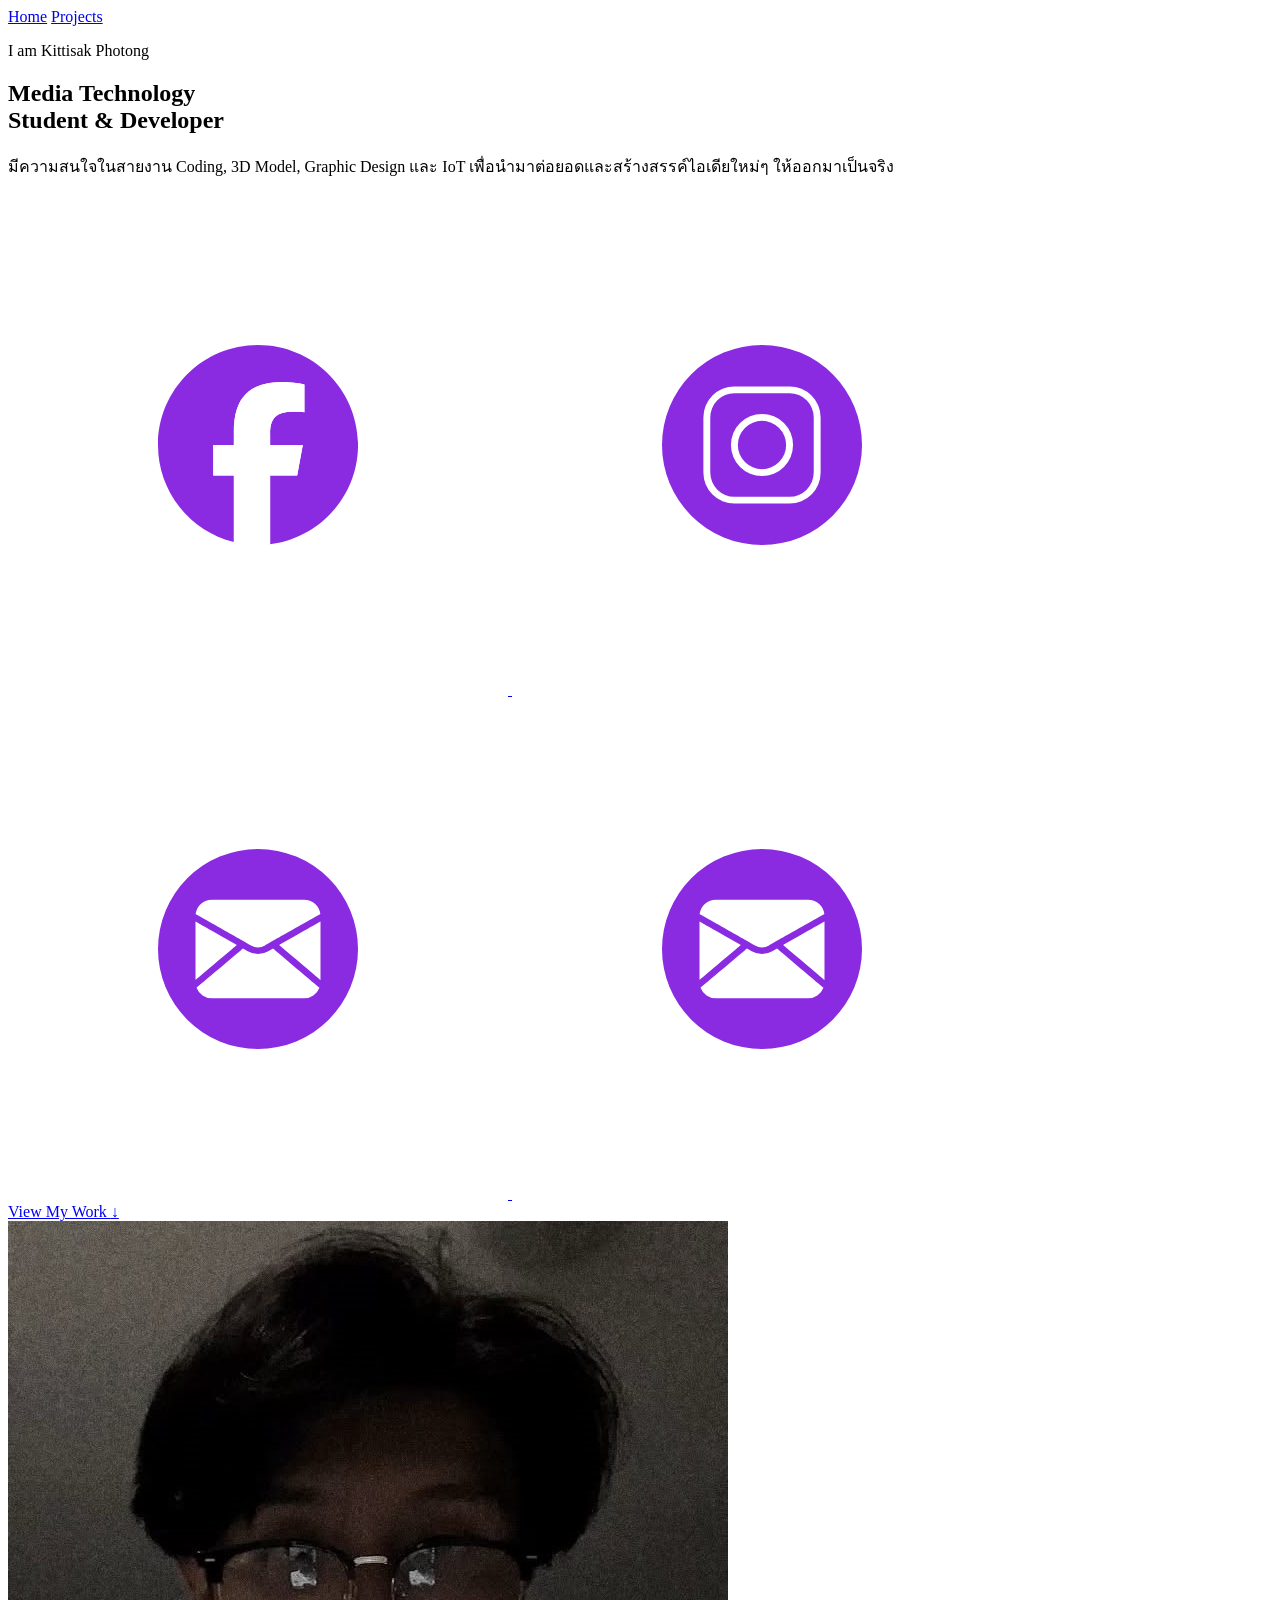
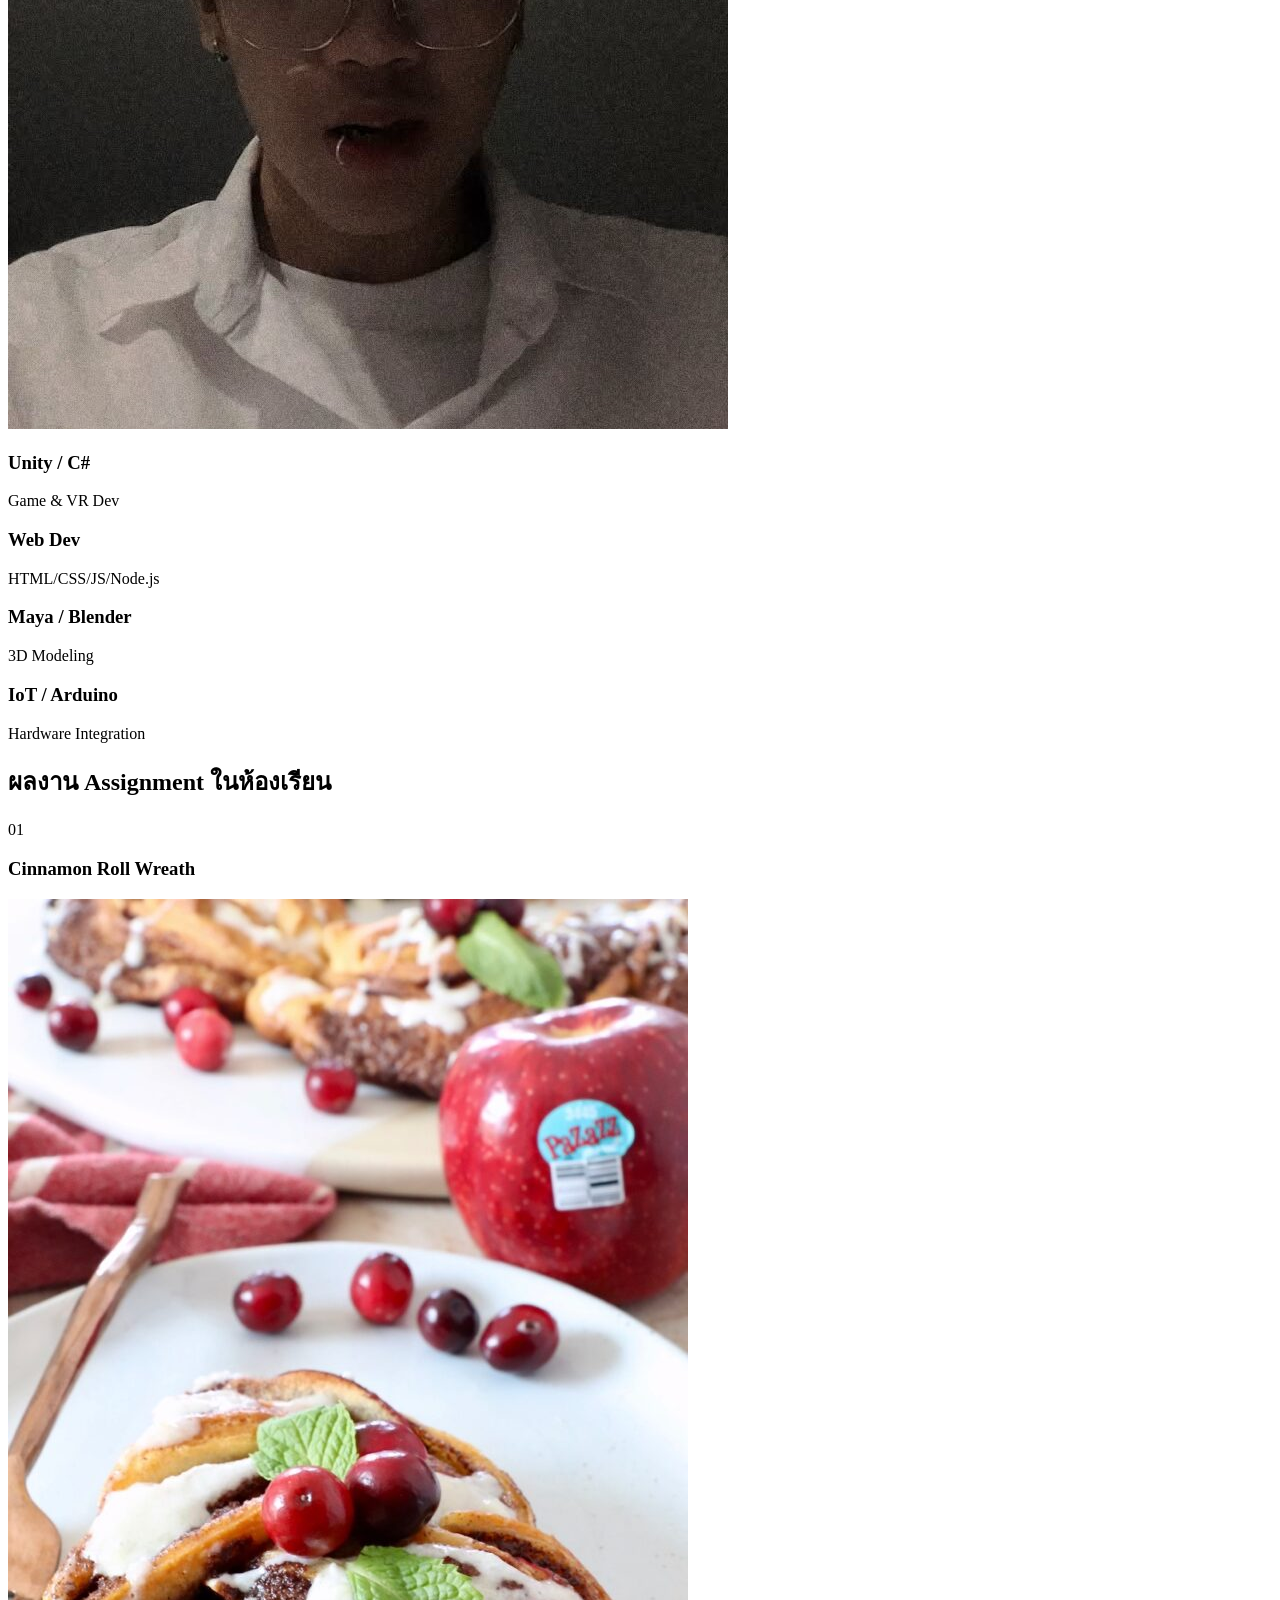
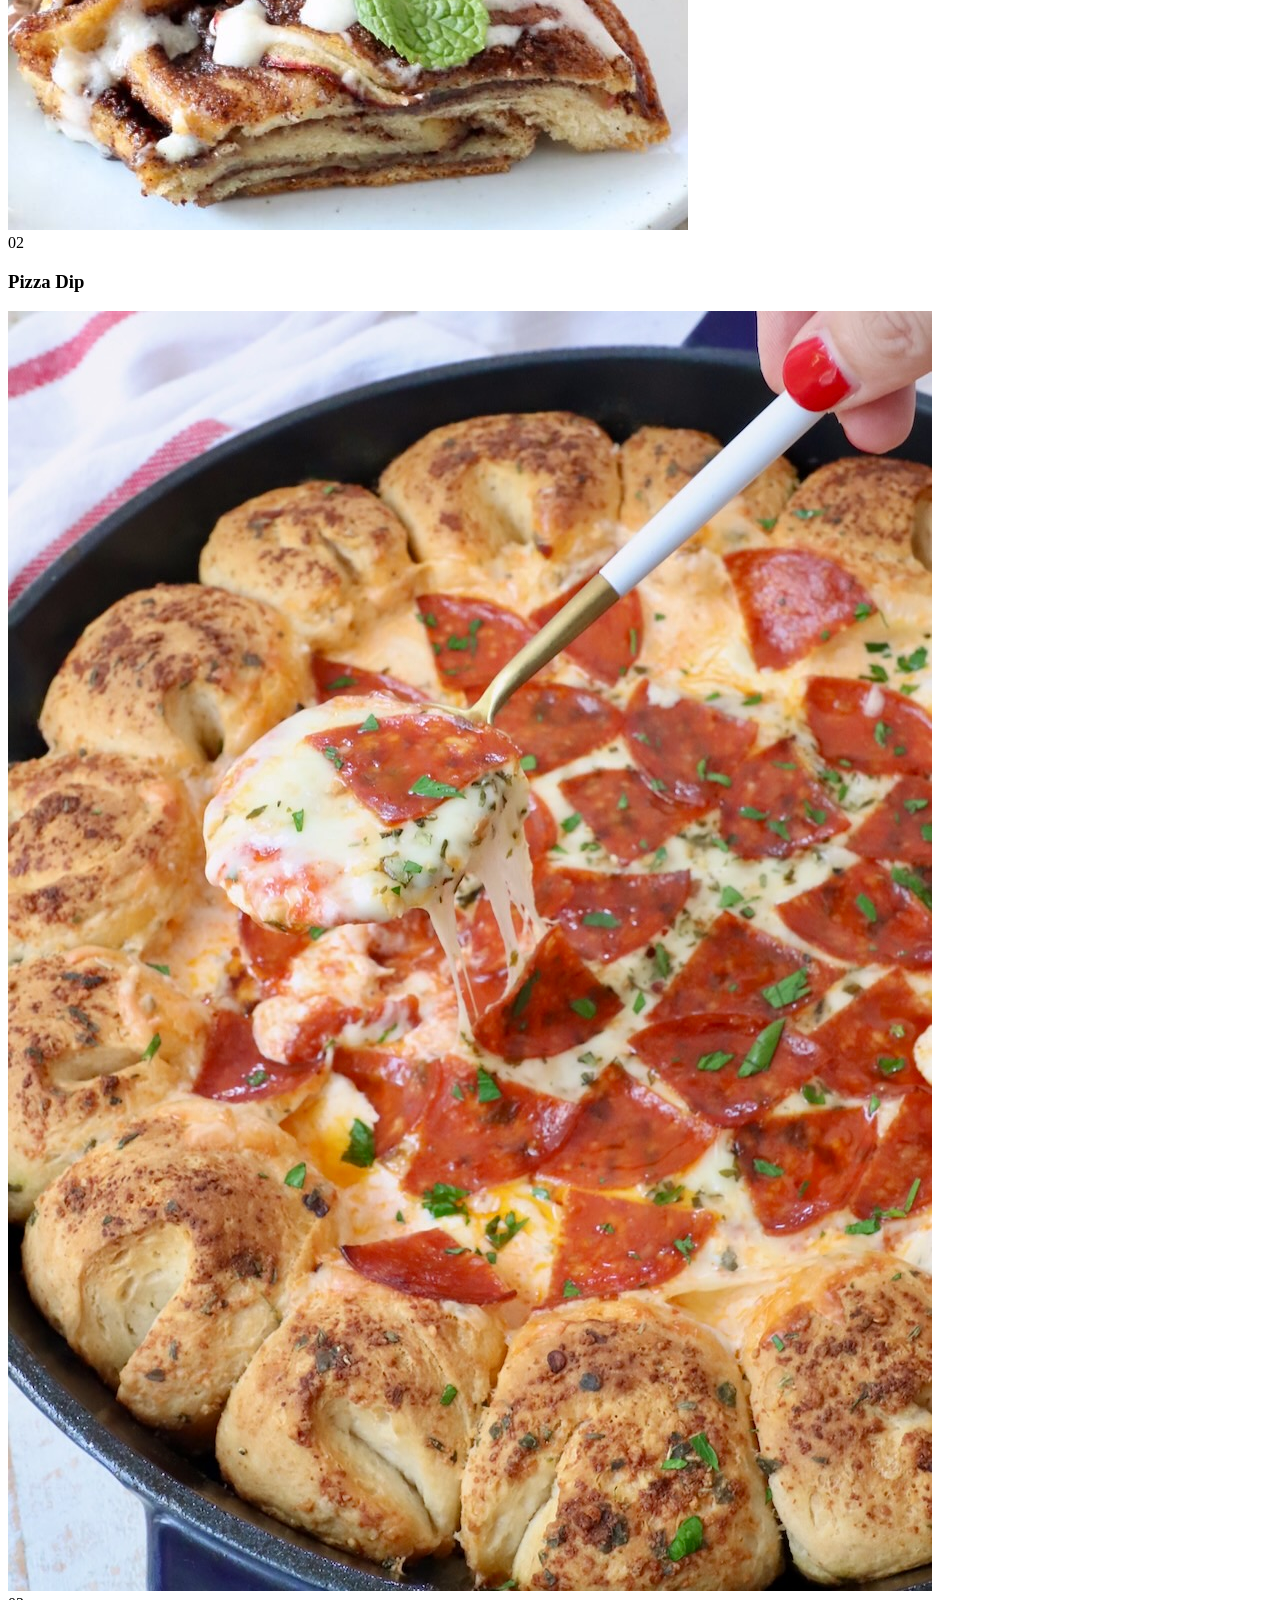
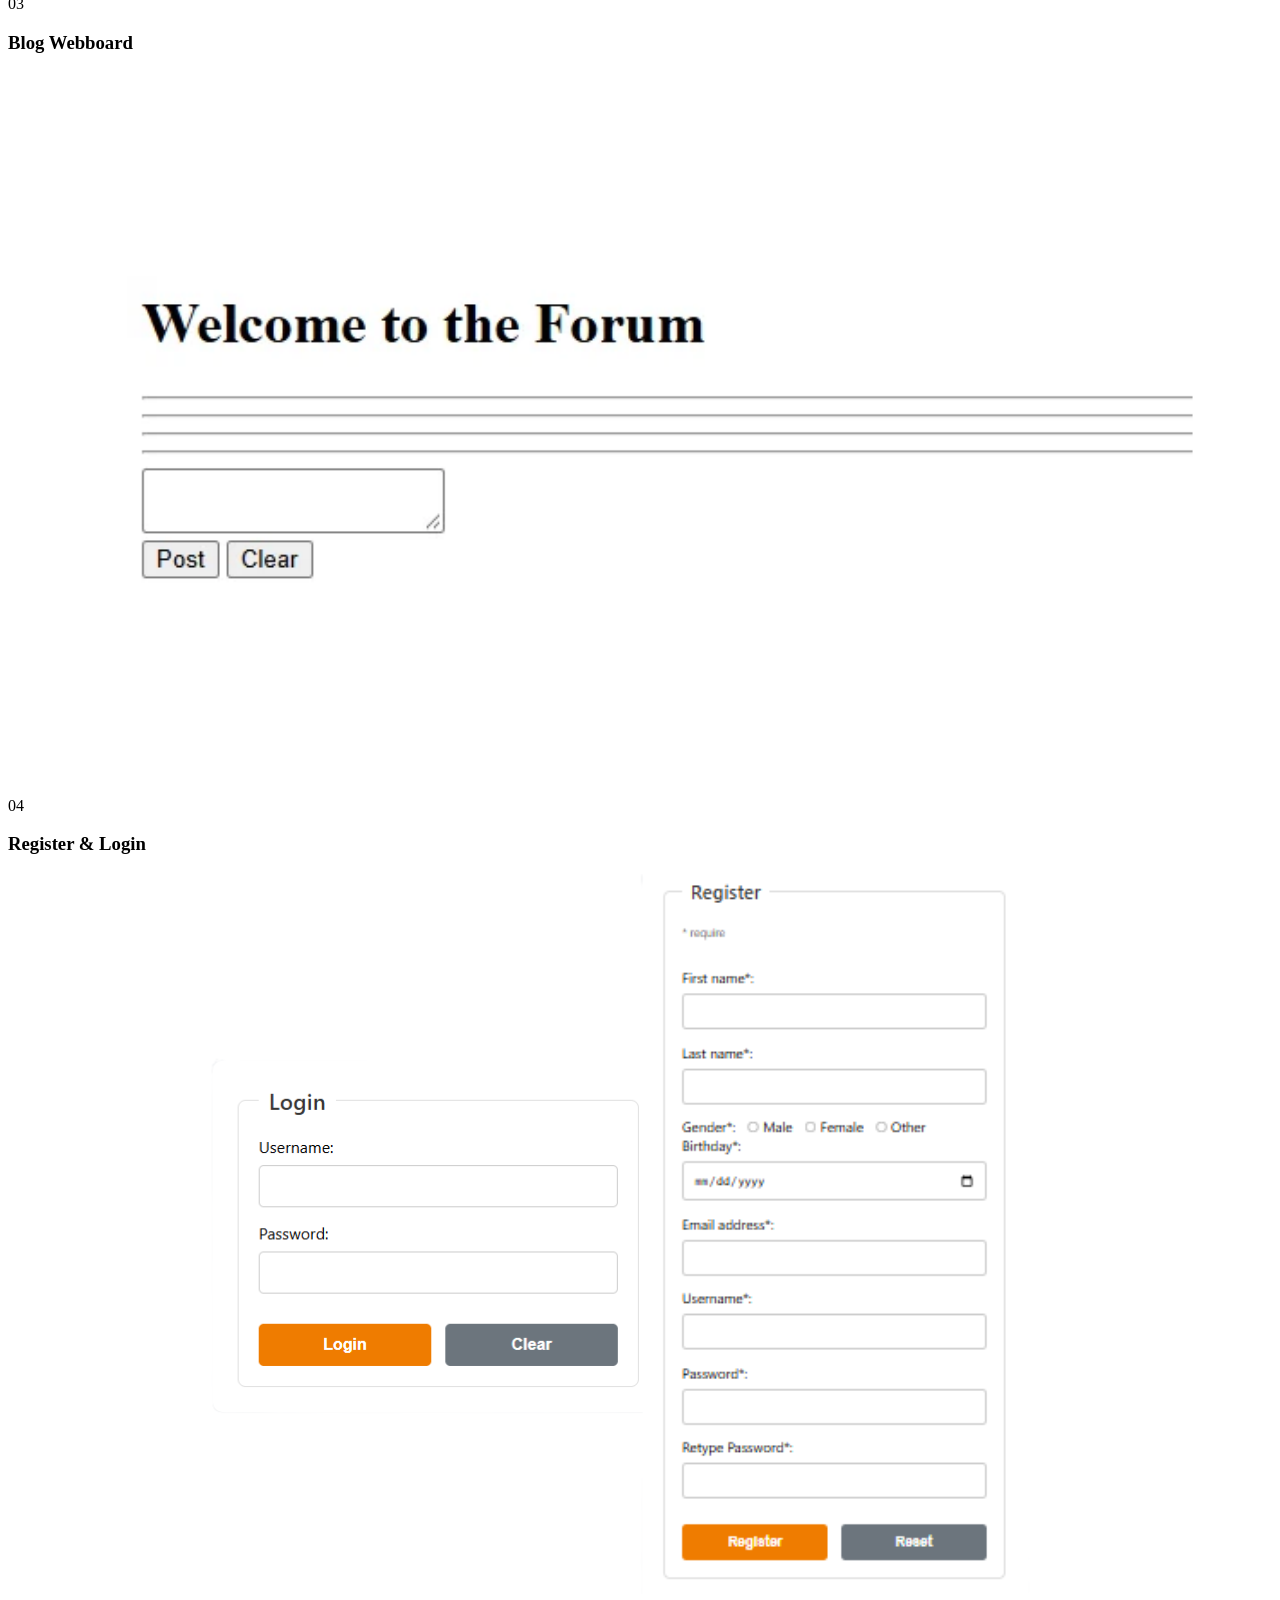
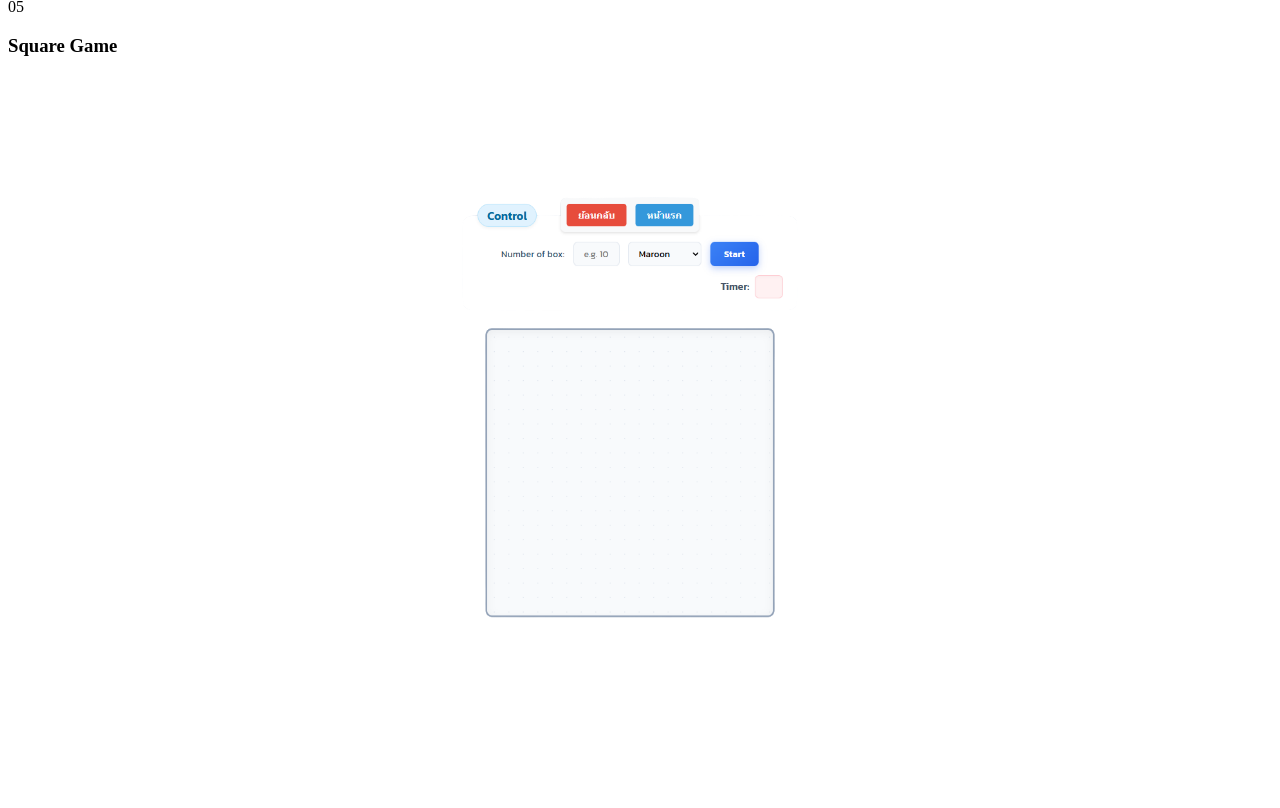
==== index.html @ 1af7ebc6 "Initial portfolio" ====
<!DOCTYPE html>
<html lang="th">

<head>
    <meta charset="UTF-8">
    <meta name="viewport" content="width=device-width, initial-scale=1.0">
    <title>My Portfolio</title>
    <link rel="preconnect" href="https://fonts.googleapis.com">
    <link rel="preconnect" href="https://fonts.gstatic.com" crossorigin>
    <link
        href="https://fonts.googleapis.com/css2?family=Poppins:wght@300;400;500;600;700&family=Kanit:wght@300;400;500;600&display=swap"
        rel="stylesheet">

    <link rel="stylesheet" href="Main.CSS">
    <link rel="stylesheet" href="button.css">
</head>

<body>
    <div class="a4-container modern-purple">


        <nav class="top-nav">
            <a href="index.HTML" class="active">Home</a>
            <a href="project.HTML">Projects</a>
        </nav>


        <section class="hero-section">
            <div class="hero-content">
                <p class="greeting">I am Kittisak Photong</p>
                <h1>Media Technology <br><span>Student & Developer</span></h1>
                <p class="description">
                    มีความสนใจในสายงาน Coding, 3D Model, Graphic Design และ IoT เพื่อนำมาต่อยอดและสร้างสรรค์ไอเดียใหม่ๆ
                    ให้ออกมาเป็นจริง
                </p>

                <div class="social-icons">
                    <a href="https://www.facebook.com/kittisak.potong.9?locale=th_TH" target="_blank" title="Facebook">
                        <img src="Logo\2.png" alt="Facebook">
                    </a>
                    <a href="https://www.instagram.com/aiswa_view/" target="_blank" title="Instagram">
                        <img src="Logo\3.png" alt="Instagram">
                    </a>
                    <a href="mailto:kittisak.poto@kmutt.ac.th" title="Email 1">
                        <img src="Logo\1.png" alt="Email 1">
                    </a>
                    <a href="mailto:kittisak.poto@mail.kmutt.ac.th" title="Email 2">
                        <img src="Logo\1.png" alt="Email 2">
                    </a>
                </div>

                <a href="#assignments" class="btn-primary">View My Work <span>↓</span></a>
            </div>

            <div class="hero-image">
                <div class="image-wrapper">
                    <img src="pic/IMG_1868.jpg" alt="กิตติศักดิ์ โพธิ์ทอง">
                </div>
            </div>
        </section>

        <section class="stats-section">
            <div class="stat-box">
                <h3>Unity / C#</h3>
                <p>Game & VR Dev</p>
            </div>
            <div class="stat-box">
                <h3>Web Dev</h3>
                <p>HTML/CSS/JS/Node.js</p>
            </div>
            <div class="stat-box">
                <h3>Maya / Blender</h3>
                <p>3D Modeling</p>
            </div>
            <div class="stat-box">
                <h3>IoT / Arduino</h3>
                <p>Hardware Integration</p>
            </div>
        </section>


        <section id="assignments" class="services-section">
            <div class="services-header">
                <h2>ผลงาน Assignment ในห้องเรียน</h2>
            </div>

            <div class="services-grid">

                <div class="service-card highlight-card">
                    <div class="card-number">01</div>
                    <h3>Cinnamon Roll Wreath</h3>

                    <a href="Assignment/assignment-3/recipe.html" class="img-link">
                        <div class="card-img-container">
                            <img src="Assignment/assignment-3/pic/cinnamon-3.jpeg" alt="Cinnamon Roll">
                        </div>
                    </a>
                </div>

                <div class="service-card">
                    <div class="card-number">02</div>
                    <h3>Pizza Dip</h3>
                    <a href="Assignment/assignment4/assignment4/recipe.html" class="img-link">
                        <div class="card-img-container">
                            <img src="Assignment/assignment4/assignment4/pic/pizza-dip-9.jpeg" alt="Pizza Dip">
                        </div>
                    </a>
                </div>

                <div class="service-card">
                    <div class="card-number">03</div>
                    <h3>Blog Webboard</h3>
                    <a href="Assignment/assignment5/assignment5/index.html" class="img-link">
                        <div class="card-img-container">
                            <img src="Assignment/assignment5/assignment5/3.png" alt="Blog">
                        </div>
                    </a>
                </div>

                <div class="service-card">
                    <div class="card-number">04</div>
                    <h3>Register & Login</h3>
                    <a href="Assignment/assignment-6/assignment-6/register.html" class="img-link">
                        <div class="card-img-container">
                            <img src="Assignment/assignment-6/assignment-6/1.png" alt="Register">
                        </div>
                    </a>
                </div>

                <div class="service-card">
                    <div class="card-number">05</div>
                    <h3>Square Game</h3>
                    <a href="Assignment/assignment7/assignment7/index.html" class="img-link">
                        <div class="card-img-container">
                            <img src="Assignment/assignment7/assignment7/2.png" alt="Square Game">
                        </div>
                    </a>
                </div>
            </div>
        </section>
---- button.css ----
.navigation-buttons {
    position: absolute;
    top: 20px;
    left: 50%;
    transform: translateX(-50%);
    z-index: 1000;

    display: flex;
    justify-content: center;
    gap: 15px;
    padding: 10px;
    background-color: transparent;

}


.nav-btn {
    padding: 12px 25px;
    font-size: 16px;
    cursor: pointer;
    border: none;
    border-radius: 50px;
    color: white;
    font-weight: bold;
    transition: background-color 0.3s ease, transform 0.2s ease, box-shadow 0.2s ease;

    box-shadow: 0 4px 15px rgba(138, 43, 226, 0.4);
}


.nav-btn:hover {
    transform: translateY(-2px);
    box-shadow: 0 6px 20px rgba(138, 43, 226, 0.6);
}


.btn-back {
    background-color: #8a2be2;
}

.btn-back:hover {
    background-color: #7b26c9;
}

.btn-home {
    background-color: #8a2be2;
}

.btn-home:hover {
    background-color: #7b26c9;
}

.btn-next {
    background-color: #8a2be2;
}

.btn-next:hover {
    background-color: #7b26c9;
}
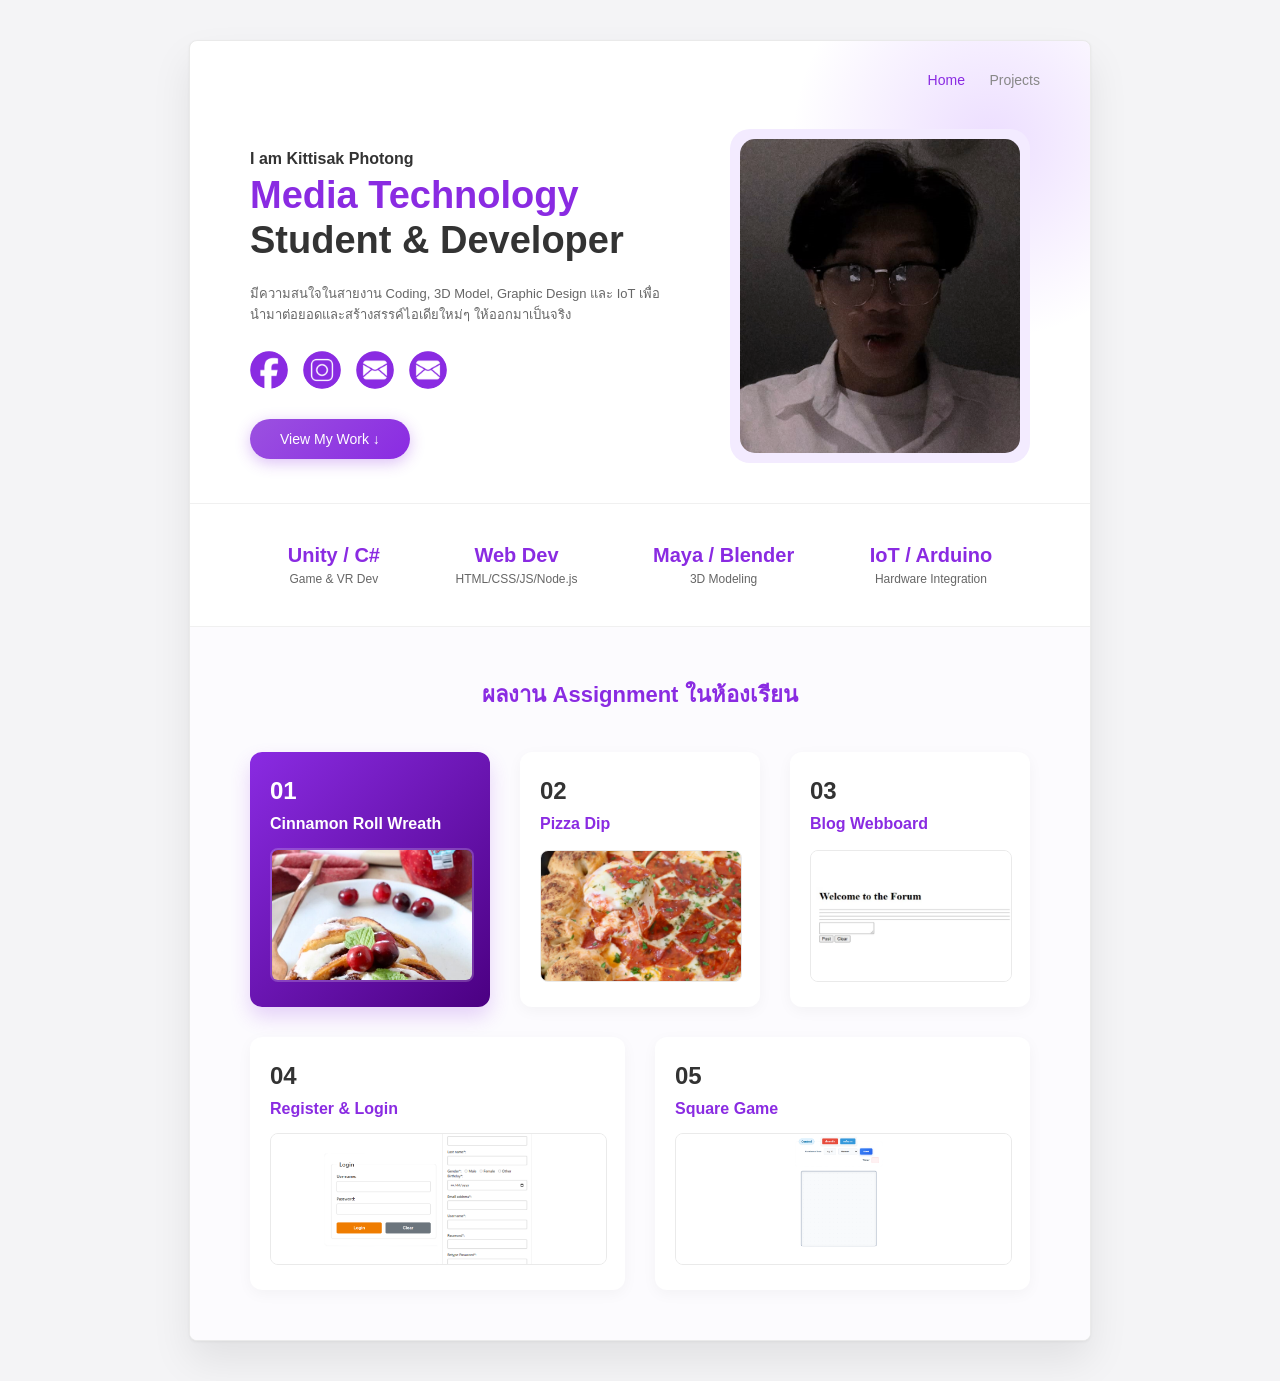
==== commit fabb558d: "Fix CSS paths" ====
--- a/index.html
+++ b/index.html
@@ -11,7 +11,7 @@
         href="https://fonts.googleapis.com/css2?family=Poppins:wght@300;400;500;600;700&family=Kanit:wght@300;400;500;600&display=swap"
         rel="stylesheet">
 
-    <link rel="stylesheet" href="Main.CSS">
+    <link rel="stylesheet" href="Main.css">
     <link rel="stylesheet" href="button.css">
 </head>
 
--- a/Main.css
+++ b/Main.css
@@ -0,0 +1,496 @@
+body {
+    font-family: 'Poppins', 'Kanit', sans-serif;
+    background-color: #f4f4f6;
+    margin: 0;
+    padding: 40px 0;
+    display: flex;
+    justify-content: center;
+    align-items: flex-start;
+    min-height: 100vh;
+}
+
+.a4-container.modern-purple {
+    background-color: #ffffff;
+    width: 100%;
+    max-width: 900px;
+    min-height: 1200px;
+
+    border: 1px solid #eaeaea;
+    box-shadow: 0 20px 40px rgba(0, 0, 0, 0.08), 0 1px 3px rgba(0, 0, 0, 0.05);
+
+    border-radius: 8px;
+    position: relative;
+    overflow: hidden;
+}
+
+.a4-container.modern-purple::before {
+    content: '';
+    position: absolute;
+    top: -100px;
+    right: -100px;
+    width: 400px;
+    height: 400px;
+    background: radial-gradient(circle, rgba(162, 90, 255, 0.2) 0%, rgba(255, 255, 255, 0) 70%);
+    z-index: 0;
+    pointer-events: none;
+}
+
+.top-nav {
+    position: relative;
+    z-index: 10;
+    padding: 30px 50px 0;
+    text-align: right;
+}
+
+.top-nav a {
+    text-decoration: none;
+    color: #888;
+    margin-left: 20px;
+    font-size: 14px;
+    font-weight: 500;
+}
+
+.top-nav a.active,
+.top-nav a:hover {
+    color: #8a2be2;
+}
+
+.hero-section {
+    display: flex;
+    justify-content: space-between;
+    align-items: center;
+    padding: 40px 60px;
+    position: relative;
+    z-index: 10;
+}
+
+.hero-content {
+    flex: 1;
+    padding-right: 40px;
+}
+
+.greeting {
+    font-size: 16px;
+    font-weight: 600;
+    color: #333;
+    margin-bottom: 5px;
+}
+
+.hero-content h1 {
+    font-size: 38px;
+    line-height: 1.2;
+    color: #8a2be2;
+    margin: 0 0 20px 0;
+}
+
+.hero-content h1 span {
+    color: #333;
+}
+
+.description {
+    font-size: 13px;
+    color: #666;
+    line-height: 1.6;
+    margin-bottom: 25px;
+}
+
+.social-icons {
+    display: flex;
+    gap: 15px;
+    margin-bottom: 30px;
+}
+
+.social-icons a {
+    display: flex;
+    justify-content: center;
+    align-items: center;
+    width: 38px;
+    height: 38px;
+    border-radius: 50%;
+    overflow: hidden;
+    text-decoration: none;
+    transition: transform 0.3s ease, box-shadow 0.3s ease;
+}
+
+.social-icons a:hover {
+    transform: translateY(-3px);
+    box-shadow: 0 5px 15px rgba(138, 43, 226, 0.3);
+}
+
+.social-icons a img {
+    width: 100%;
+    height: 100%;
+    object-fit: cover;
+    transform: scale(2.5);
+}
+
+.btn-primary {
+    display: inline-block;
+    background: linear-gradient(135deg, #9b51e0, #8a2be2);
+    color: white;
+    padding: 12px 30px;
+    border-radius: 30px;
+    text-decoration: none;
+    font-size: 14px;
+    font-weight: 500;
+    transition: transform 0.2s, box-shadow 0.2s;
+    box-shadow: 0 4px 15px rgba(138, 43, 226, 0.3);
+}
+
+.btn-primary:hover {
+    transform: translateY(-2px);
+    box-shadow: 0 6px 20px rgba(138, 43, 226, 0.4);
+}
+
+.hero-image {
+    flex: 0.8;
+    display: flex;
+    justify-content: flex-end;
+}
+
+.image-wrapper {
+    width: 100%;
+    max-width: 280px;
+    border-radius: 20px;
+    overflow: hidden;
+    background-color: #f3ebff;
+    padding: 10px;
+}
+
+.image-wrapper img {
+    width: 100%;
+    height: auto;
+    border-radius: 15px;
+    display: block;
+    mix-blend-mode: multiply;
+}
+
+.stats-section {
+    display: flex;
+    justify-content: space-around;
+    padding: 40px 60px;
+    border-top: 1px solid #f0f0f0;
+    position: relative;
+    z-index: 10;
+}
+
+.stat-box {
+    text-align: center;
+}
+
+.stat-box h3 {
+    font-size: 20px;
+    color: #8a2be2;
+    margin: 0 0 5px 0;
+}
+
+.stat-box p {
+    font-size: 12px;
+    color: #666;
+    margin: 0;
+}
+
+.services-section {
+    background-color: #fcfbfe;
+    padding: 50px 60px;
+    border-top: 1px solid #f0f0f0;
+    height: 100%;
+}
+
+.services-header {
+    text-align: center;
+    margin-bottom: 40px;
+}
+
+.services-header h2 {
+    color: #8a2be2;
+    font-size: 22px;
+    margin: 0;
+}
+
+.services-grid {
+    display: grid;
+    grid-template-columns: repeat(6, 1fr);
+    gap: 30px;
+}
+
+.service-card {
+    background-color: #ffffff;
+    padding: 25px 20px;
+    border-radius: 12px;
+    box-shadow: 0 4px 15px rgba(0, 0, 0, 0.04);
+    position: relative;
+    display: flex;
+    flex-direction: column;
+    transition: transform 0.3s ease, box-shadow 0.3s ease;
+}
+
+.service-card:hover {
+    transform: translateY(-3px);
+    box-shadow: 0 8px 25px rgba(138, 43, 226, 0.1);
+}
+
+.card-number {
+    font-size: 24px;
+    font-weight: 700;
+    color: #333;
+    margin-bottom: 10px;
+}
+
+.service-card h3 {
+    font-size: 16px;
+    color: #8a2be2;
+    margin: 0 0 15px 0;
+}
+
+.card-img-container {
+    width: 100%;
+    height: 130px;
+    overflow: hidden;
+    border-radius: 8px;
+    margin-bottom: 0;
+    border: 1px solid #eaeaea;
+}
+
+.card-img-container img {
+    width: 100%;
+    height: 100%;
+    object-fit: cover;
+    display: block;
+    transition: transform 0.3s ease;
+}
+
+.img-link {
+    display: block;
+    text-decoration: none;
+    margin-top: auto;
+}
+
+.service-card:hover .card-img-container img {
+    transform: scale(1.05);
+}
+
+.highlight-card {
+    background: linear-gradient(135deg, #8a2be2, #4b0082);
+    color: white;
+    box-shadow: 0 10px 20px rgba(138, 43, 226, 0.2);
+}
+
+.highlight-card .card-number,
+.highlight-card h3 {
+    color: white;
+}
+
+.highlight-card .card-img-container {
+    border: 2px solid rgba(255, 255, 255, 0.2);
+}
+
+.service-card:nth-child(1),
+.service-card:nth-child(2),
+.service-card:nth-child(3) {
+    grid-column: span 2;
+}
+
+.service-card:nth-child(4),
+.service-card:nth-child(5) {
+    grid-column: span 3;
+}
+
+.page-header {
+    text-align: center;
+    padding: 0 60px 20px;
+    position: relative;
+    z-index: 10;
+}
+
+.page-header h1 {
+    font-size: 28px;
+    color: #8a2be2;
+    margin: 0 0 10px 0;
+}
+
+.page-header h1 span {
+    color: #333;
+}
+
+.page-header p {
+    color: #666;
+    font-size: 14px;
+    margin: 0;
+}
+
+.project-list {
+    padding: 0 60px 40px;
+    position: relative;
+    z-index: 10;
+}
+
+.project-article {
+    background: #ffffff;
+    border: 1px solid #f0f0f0;
+    border-radius: 12px;
+    padding: 25px;
+    margin-bottom: 30px;
+    box-shadow: 0 2px 10px rgba(0, 0, 0, 0.03);
+    transition: transform 0.3s ease, box-shadow 0.3s ease;
+}
+
+.project-article:hover {
+    transform: translateY(-2px);
+    box-shadow: 0 5px 15px rgba(138, 43, 226, 0.08);
+}
+
+.project-image-wrapper {
+    width: 100%;
+    max-width: 600px;
+    margin: 0 auto 20px;
+    border-radius: 8px;
+    overflow: hidden;
+    background-color: #fcfbfe;
+    border: 1px solid #f5f5f5;
+    text-align: center;
+}
+
+.project-image-wrapper img {
+    max-width: 100%;
+    height: auto;
+    display: inline-block;
+    transition: transform 0.5s ease;
+}
+
+.project-article:hover .project-image-wrapper img {
+    transform: scale(1.02);
+}
+
+.project-content {
+    max-width: 700px;
+    margin: 0 auto;
+}
+
+.project-title-wrapper {
+    display: flex;
+    align-items: center;
+    gap: 10px;
+    margin-bottom: 15px;
+}
+
+.project-number {
+    font-size: 24px;
+    font-weight: 700;
+    color: #e5d0ff;
+    line-height: 1;
+}
+
+.project-content h2 {
+    font-size: 20px;
+    color: #333;
+    margin: 0;
+}
+
+.project-desc {
+    font-size: 13px;
+    color: #555;
+    line-height: 1.5;
+    margin-bottom: 15px;
+}
+
+.project-desc strong {
+    color: #8a2be2;
+}
+
+.project-features {
+    background-color: #fcfbfe;
+    padding: 15px 20px;
+    border-radius: 8px;
+    border-left: 3px solid #8a2be2;
+}
+
+.project-features ul {
+    margin: 0;
+    padding-left: 15px;
+}
+
+.project-features li {
+    font-size: 12px;
+    color: #444;
+    margin-bottom: 8px;
+    line-height: 1.4;
+}
+
+.project-features li:last-child {
+    margin-bottom: 0;
+}
+
+.project-features li strong {
+    color: #8a2be2;
+}
+
+@media (max-width: 768px) {
+
+    .hero-section {
+        flex-direction: column;
+        text-align: center;
+        padding: 30px;
+    }
+
+    .hero-content {
+        padding-right: 0;
+        margin-bottom: 40px;
+    }
+
+    .social-icons {
+        justify-content: center;
+    }
+
+    .stats-section {
+        flex-wrap: wrap;
+        gap: 20px;
+    }
+
+    .services-grid {
+        grid-template-columns: 1fr;
+    }
+
+    .service-card:nth-child(n) {
+        grid-column: span 1 !important;
+    }
+
+    .services-grid::after {
+        display: none;
+    }
+
+    .page-header {
+        padding: 0 30px 20px;
+    }
+
+    .page-header h1 {
+        font-size: 24px;
+    }
+
+    .project-list {
+        padding: 0 20px 20px;
+    }
+
+    .project-article {
+        padding: 15px;
+    }
+
+    .project-title-wrapper {
+        flex-direction: column;
+        align-items: flex-start;
+        gap: 5px;
+    }
+
+    .project-number {
+        font-size: 20px;
+    }
+
+    .project-content h2 {
+        font-size: 18px;
+    }
+
+    .project-desc,
+    .project-features li {
+        font-size: 12px;
+    }
+}
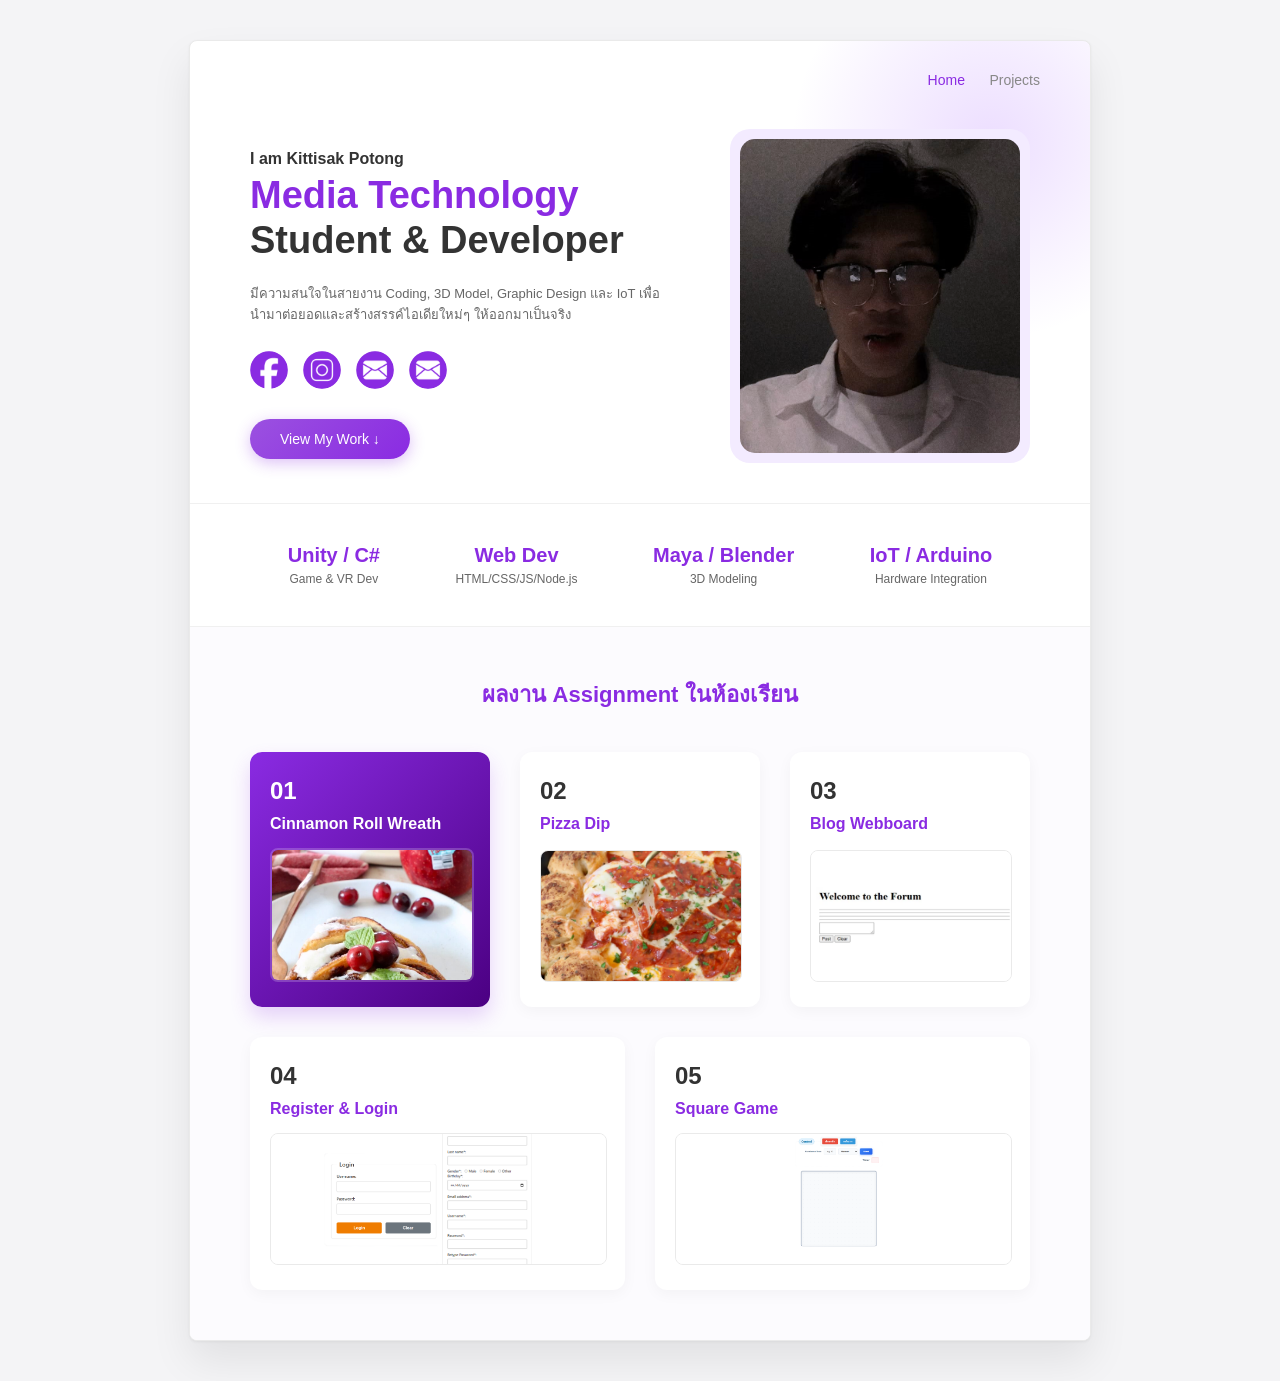
==== commit 97456a0f: "Fix name" ====
--- a/index.html
+++ b/index.html
@@ -20,14 +20,13 @@
 
 
         <nav class="top-nav">
-            <a href="index.HTML" class="active">Home</a>
-            <a href="project.HTML">Projects</a>
+            <a href="index.html" class="active">Home</a>
+            <a href="project.html">Projects</a>
         </nav>
-
 
         <section class="hero-section">
             <div class="hero-content">
-                <p class="greeting">I am Kittisak Photong</p>
+                <p class="greeting">I am Kittisak Potong</p>
                 <h1>Media Technology <br><span>Student & Developer</span></h1>
                 <p class="description">
                     มีความสนใจในสายงาน Coding, 3D Model, Graphic Design และ IoT เพื่อนำมาต่อยอดและสร้างสรรค์ไอเดียใหม่ๆ
